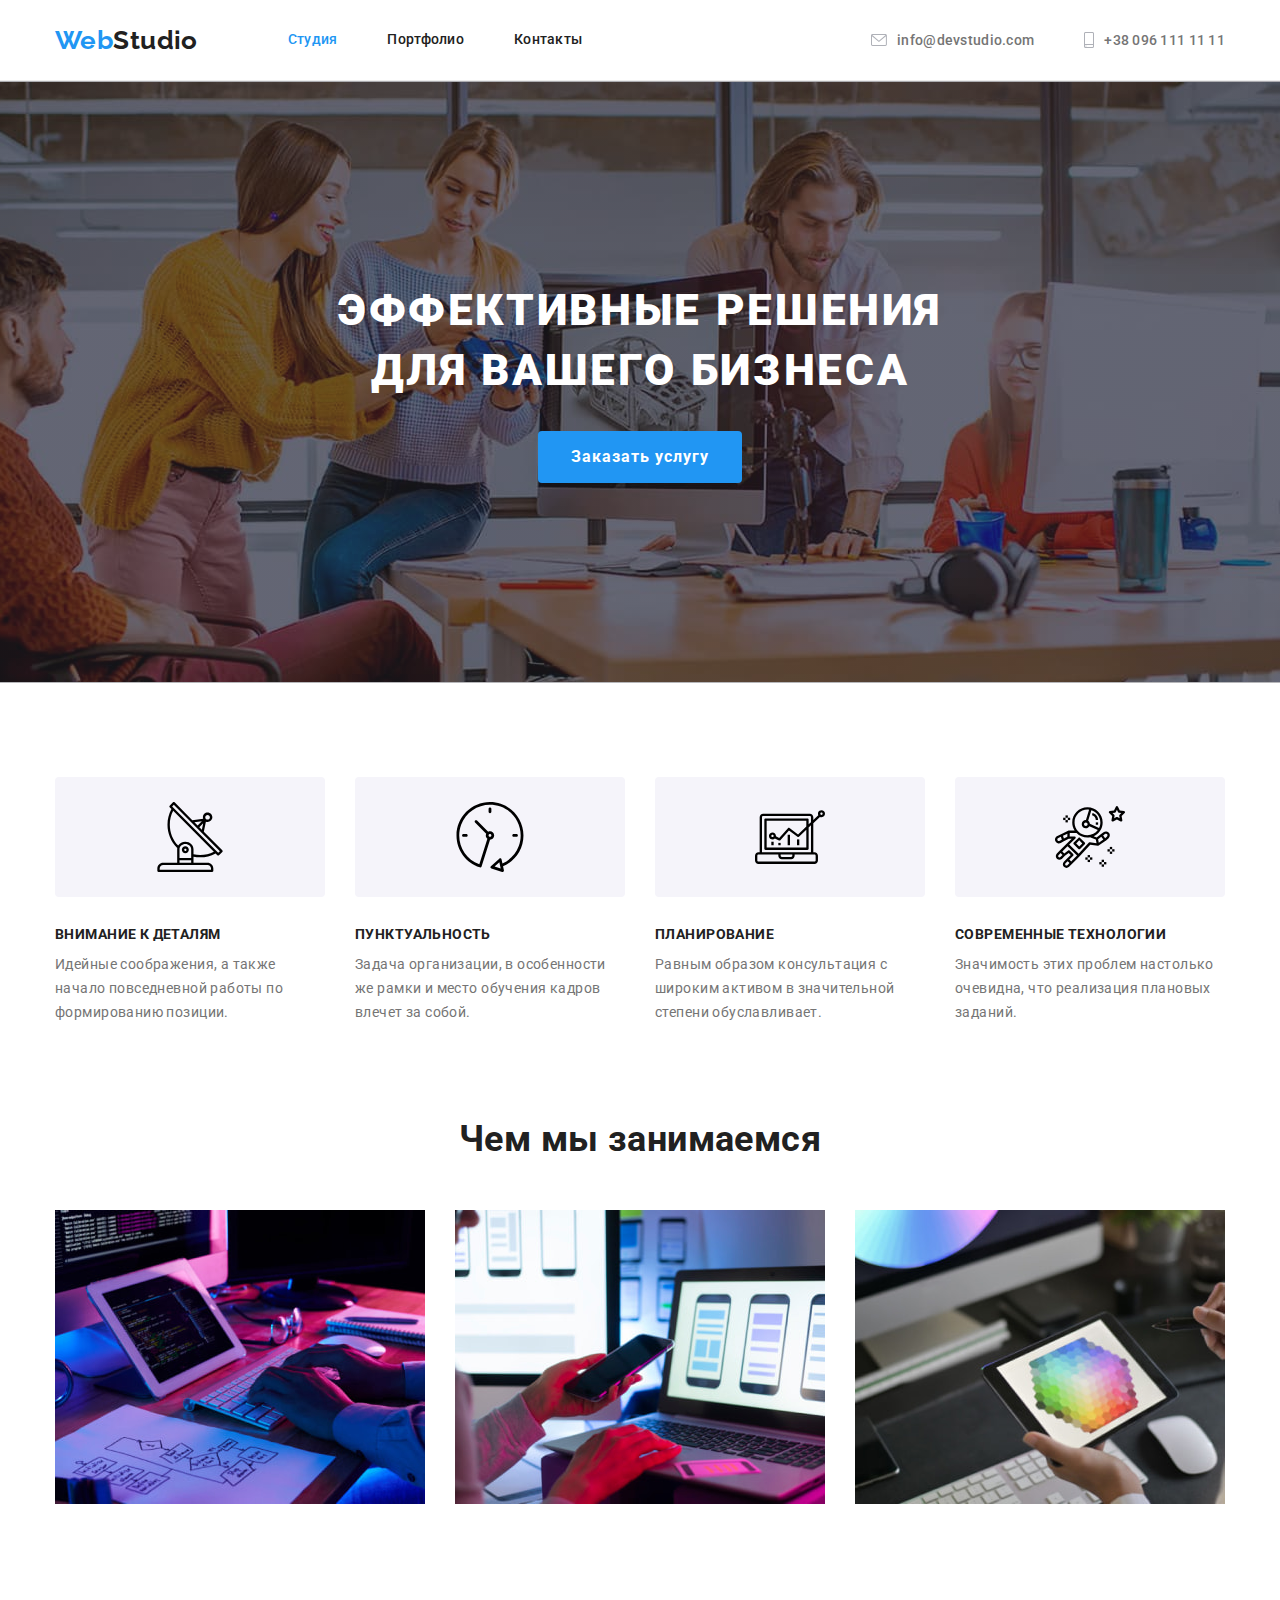
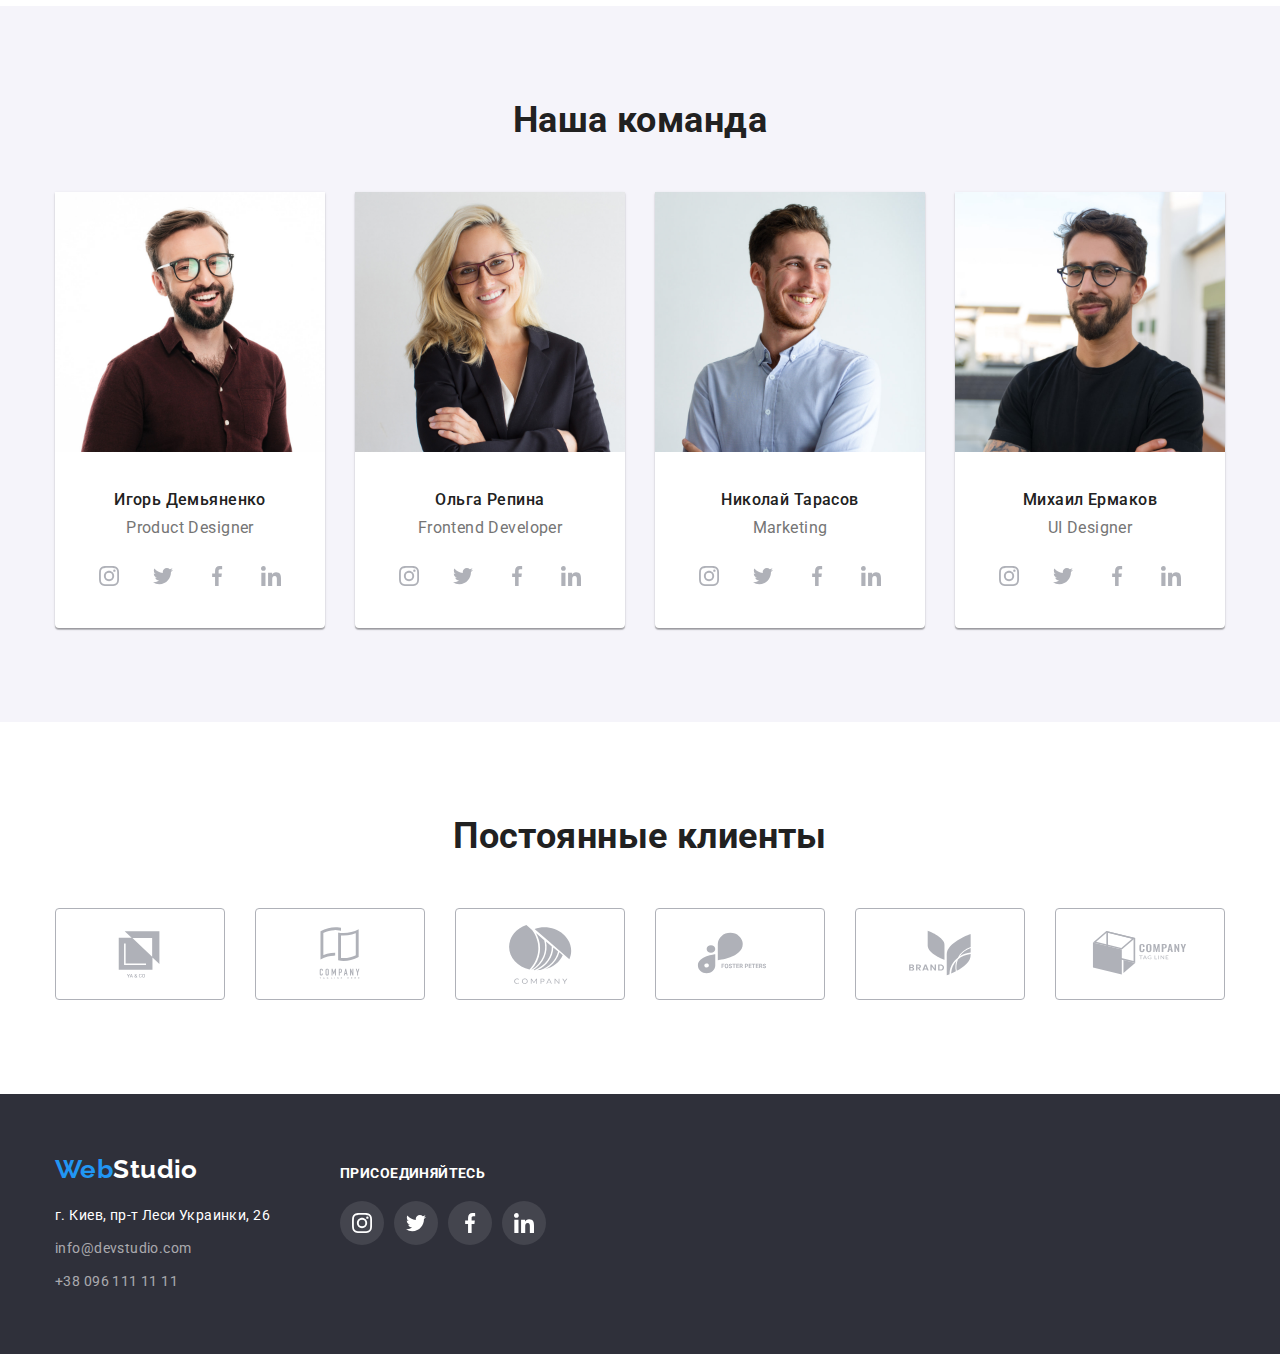
==== index.html @ 048f21f3 "Initial commit" ====
<!DOCTYPE html>
<html lang="ru">
  <head>
    <meta charset="UTF-8" />
    <meta http-equiv="X-UA-Compatible" content="IE=edge" />
    <meta name="viewport" content="width=device-width, initial-scale=1.0" />
    <title lang="en">WebStudio</title>

    <link rel="preconnect" href="https://fonts.googleapis.com" />
    <link rel="preconnect" href="https://fonts.gstatic.com" crossorigin />
    <link
      href="https://fonts.googleapis.com/css2?family=Oleo+Script&family=Raleway:wght@700&family=Roboto:wght@400;500;700;900&display=swap"
      rel="stylesheet"
    />
    <link
      rel="stylesheet"
      href="https://cdnjs.cloudflare.com/ajax/libs/modern-normalize/1.0.0/modern-normalize.min.css"
    />
    <link rel="stylesheet" href="./css/styles.css" />
  </head>
  <body class="page">
    <!----------------------------navigation---------------------------->
    <header class="header">
      <div class="container heder-container">
        <nav class="main-nav">
          <a class="logo" href="./index.html"> Web<span class="logo-nav">Studio</span></a>
          <ul class="site-nav">
            <li class="item">
              <a class="link current" href="./index.html">Студия</a>
            </li>
            <li class="item">
              <a class="link" href="./portfolio.html">Портфолио</a>
            </li>
            <li class="item">
              <a class="link" href="">Контакты</a>
            </li>
          </ul>
        </nav>

        <ul class="auth-nav">
          <li class="item">
            <a class="list" href="mailto:info@devstudio.com">
              <svg class="contact-icon" width="16" height="12">
                <use href="./images/sprite.svg#envelope"></use></svg
              >info@devstudio.com</a
            >
          </li>
          <li class="item">
            <a class="list" href="tel:380961111111">
              <svg class="contact-icon" width="10" height="16">
                <use href="./images/sprite.svg#smartphone"></use></svg
              >+38 096 111 11 11</a
            >
          </li>
        </ul>
      </div>
    </header>

    <main>
      <!--------------------------------hero---------------------------->
      <section class="hero">
        <h1 class="hero-title">Эффективные решения для вашего бизнеса</h1>
        <button class="button-primary" type="button">Заказать услугу</button>
      </section>
      <!------------------------------ особенности ---------------->
      <section class="section-specifics">
        <div class="container">
          <h2 class="visually-hidden">наши особенности</h2>
          <ul class="section-list">
            <li>
              <div class="specifics-card">
                <svg class="specifics-img" width="70" height="70">
                  <use href="./images/sprite.svg#antenna"></use>
                </svg>
              </div>
              <h3 class="section-title">Внимание к деталям</h3>
              <p class="text">
                Идейные соображения, а также начало повседневной работы по формированию позиции.
              </p>
            </li>
            <li>
              <div class="specifics-card">
                <svg class="specifics-img" width="70" height="70">
                  <use href="./images/sprite.svg#clock"></use>
                </svg>
              </div>
              <h3 class="section-title">Пунктуальность</h3>
              <p class="text">
                Задача организации, в особенности же рамки и место обучения кадров влечет за собой.
              </p>
            </li>
            <li>
              <div class="specifics-card">
                <svg class="specifics-img" width="70" height="70">
                  <use href="./images/sprite.svg#diagram"></use>
                </svg>
              </div>
              <h3 class="section-title">Планирование</h3>
              <p class="text">
                Равным образом консультация с широким активом в значительной степени обуславливает.
              </p>
            </li>
            <li>
              <div class="specifics-card">
                <svg class="specifics-img" width="70" height="70">
                  <use href="./images/sprite.svg#astronaut"></use>
                </svg>
              </div>
              <h3 class="section-title">Современные технологии</h3>
              <p class="text">
                Значимость этих проблем настолько очевидна, что реализация плановых заданий.
              </p>
            </li>
          </ul>
        </div>
      </section>
      <!---------------------------section "чим займаємось"---------------->
      <section class="section">
        <div class="container">
          <h2 class="title">Чем мы занимаемся</h2>

          <ul class="item">
            <li class="img">
              <img
                src="./images/what-are-we-doing/box-1.jpg"
                alt="внимательная работа"
                width="370"
                height="294"
              />
            </li>
            <li class="img">
              <img
                src="./images/what-are-we-doing/box-2.jpg"
                alt="планирование"
                width="370"
                height="294"
              />
            </li>
            <li class="img">
              <img
                src="./images/what-are-we-doing/box-3.jpg"
                alt="Современные технологии"
                width="370"
                height="294"
              />
            </li>
          </ul>
        </div>
      </section>
      <!-------------------------------section team--------------------------->
      <section class="section-team">
        <div class="container">
          <h2 class="title">Наша команда</h2>
          <ul class="team-list">
            <li class="team-item">
              <img
                class="img"
                src="./images/team/product-designer.jpg"
                alt="дизайнер продукта"
                width="270"
                height="260"
              />
              <div class="team-text">
                <h3 class="team">Игорь Демьяненко</h3>
                <p class="text" lang="en">Product Designer</p>
                <ul class="socials-list">
                  <li class="socials-item">
                    <a
                      class="socials-link"
                      href=""
                      target="_blank"
                      rel="noopener noreferrer"
                      aria-label="иконка instagram"
                    >
                      <svg class="socials-icon" width="20" height="20">
                        <use href="./images/sprite.svg#instagram"></use>
                      </svg>
                    </a>
                  </li>
                  <li class="socials-item">
                    <a
                      class="socials-link"
                      href=""
                      rel="noopener noreferrer"
                      aria-label="иконка twitter"
                    >
                      <svg class="socials-icon" width="20" height="20">
                        <use href="./images/sprite.svg#twitter"></use>
                      </svg>
                    </a>
                  </li>
                  <li class="socials-item">
                    <a
                      class="socials-link"
                      href=""
                      rel="noopener noreferrer"
                      aria-label="иконка facebook"
                    >
                      <svg class="socials-icon" width="20" height="20">
                        <use href="./images/sprite.svg#facebook"></use>
                      </svg>
                    </a>
                  </li>
                  <li class="socials-item">
                    <a
                      class="socials-link"
                      href=""
                      rel="noopener noreferrer"
                      aria-label="иконка linkedin"
                    >
                      <svg class="socials-icon" width="20" height="20">
                        <use href="./images/sprite.svg#linkedin"></use>
                      </svg>
                    </a>
                  </li>
                </ul>
              </div>
            </li>
            <li class="team-item">
              <img
                class="img"
                src="./images/team/frontend-developer.jpg"
                alt="фронтенд-разработчик"
                width="270"
                height="260"
              />
              <div class="team-text">
                <h3 class="team">Ольга Репина</h3>
                <p class="text" lang="en">Frontend Developer</p>
                <ul class="socials-list">
                  <li class="socials-item">
                    <a
                      class="socials-link"
                      href=""
                      target="_blank"
                      rel="noopener noreferrer"
                      aria-label="иконка instagram"
                    >
                      <svg class="socials-icon" width="20" height="20">
                        <use href="./images/sprite.svg#instagram"></use>
                      </svg>
                    </a>
                  </li>
                  <li class="socials-item">
                    <a
                      class="socials-link"
                      href=""
                      rel="noopener noreferrer"
                      aria-label="иконка twitter"
                    >
                      <svg class="socials-icon" width="20" height="20">
                        <use href="./images/sprite.svg#twitter"></use>
                      </svg>
                    </a>
                  </li>
                  <li class="socials-item">
                    <a
                      class="socials-link"
                      href=""
                      rel="noopener noreferrer"
                      aria-label="иконка facebook"
                    >
                      <svg class="socials-icon" width="20" height="20">
                        <use href="./images/sprite.svg#facebook"></use>
                      </svg>
                    </a>
                  </li>
                  <li class="socials-item">
                    <a
                      class="socials-link"
                      href=""
                      rel="noopener noreferrer"
                      aria-label="иконка linkedin"
                    >
                      <svg class="socials-icon" width="20" height="20">
                        <use href="./images/sprite.svg#linkedin"></use>
                      </svg>
                    </a>
                  </li>
                </ul>
              </div>
            </li>
            <li class="team-item">
              <img
                class="img"
                src="./images/team/marketing.jpg"
                alt="маркетолог"
                width="270"
                height="260"
              />
              <div class="team-text">
                <h3 class="team">Николай Тарасов</h3>
                <p class="text" lang="en">Marketing</p>
                <ul class="socials-list">
                  <li class="socials-item">
                    <a
                      class="socials-link"
                      href=""
                      target="_blank"
                      rel="noopener noreferrer"
                      aria-label="иконка instagram"
                    >
                      <svg class="socials-icon" width="20" height="20">
                        <use href="./images/sprite.svg#instagram"></use>
                      </svg>
                    </a>
                  </li>
                  <li class="socials-item">
                    <a
                      class="socials-link"
                      href=""
                      rel="noopener noreferrer"
                      aria-label="иконка twitter"
                    >
                      <svg class="socials-icon" width="20" height="20">
                        <use href="./images/sprite.svg#twitter"></use>
                      </svg>
                    </a>
                  </li>
                  <li class="socials-item">
                    <a
                      class="socials-link"
                      href=""
                      rel="noopener noreferrer"
                      aria-label="иконка facebook"
                    >
                      <svg class="socials-icon" width="20" height="20">
                        <use href="./images/sprite.svg#facebook"></use>
                      </svg>
                    </a>
                  </li>
                  <li class="socials-item">
                    <a
                      class="socials-link"
                      href=""
                      rel="noopener noreferrer"
                      aria-label="иконка linkedin"
                    >
                      <svg class="socials-icon" width="20" height="20">
                        <use href="./images/sprite.svg#linkedin"></use>
                      </svg>
                    </a>
                  </li>
                </ul>
              </div>
            </li>
            <li class="team-item">
              <img
                class="img"
                src="./images/team/ul-designer.jpg"
                alt="дизайнер"
                width="270"
                height="260"
              />
              <div class="team-text">
                <h3 class="team">Михаил Ермаков</h3>
                <p class="text" lang="en">UI Designer</p>
                <ul class="socials-list">
                  <li class="socials-item">
                    <a
                      class="socials-link"
                      href=""
                      target="_blank"
                      rel="noopener noreferrer"
                      aria-label="иконка instagram"
                    >
                      <svg class="socials-icon" width="20" height="20">
                        <use href="./images/sprite.svg#instagram"></use>
                      </svg>
                    </a>
                  </li>
                  <li class="socials-item">
                    <a
                      class="socials-link"
                      href=""
                      rel="noopener noreferrer"
                      aria-label="иконка twitter"
                    >
                      <svg class="socials-icon" width="20" height="20">
                        <use href="./images/sprite.svg#twitter"></use>
                      </svg>
                    </a>
                  </li>
                  <li class="socials-item">
                    <a
                      class="socials-link"
                      href=""
                      rel="noopener noreferrer"
                      aria-label="иконка facebook"
                    >
                      <svg class="socials-icon" width="20" height="20">
                        <use href="./images/sprite.svg#facebook"></use>
                      </svg>
                    </a>
                  </li>
                  <li class="socials-item">
                    <a
                      class="socials-link"
                      href=""
                      rel="noopener noreferrer"
                      aria-label="иконка linkedin"
                    >
                      <svg class="socials-icon" width="20" height="20">
                        <use href="./images/sprite.svg#linkedin"></use>
                      </svg>
                    </a>
                  </li>
                </ul>
              </div>
            </li>
          </ul>
        </div>
      </section>
      <!------------------------- Постінй КЛІЄНТИ --------------->
      <section class="section-partners">
        <div class="container">
          <p class="title">Постоянные клиенты</p>

          <ul class="list company">
            <li class="partners">
              <a
                class="company-link"
                href=""
                target="_blank"
                rel="noopener noreferrer"
                aria-label="иконка YA & CO"
              >
                <svg class="socials-icon" width="106" height="60">
                  <use href="./images/sprite.svg#ya-co"></use>
                </svg>
              </a>
            </li>
            <li class="partners">
              <a
                class="company-link"
                href=""
                target="_blank"
                rel="noopener noreferrer"
                aria-label="иконка companu"
              >
                <svg class="socials-icon" width="106" height="60">
                  <use href="./images/sprite.svg#company"></use>
                </svg>
              </a>
            </li>
            <li class="partners">
              <a
                class="company-link"
                href=""
                target="_blank"
                rel="noopener noreferrer"
                aria-label="иконка foster-peters"
              >
                <svg class="socials-icon" width="106" height="60">
                  <use href="./images/sprite.svg#group"></use>
                </svg>
              </a>
            </li>
            <li class="partners">
              <a
                class="company-link"
                href=""
                target="_blank"
                rel="noopener noreferrer"
                aria-label="иконка brand"
              >
                <svg class="socials-icon" width="106" height="60">
                  <use href="./images/sprite.svg#foster-peters"></use>
                </svg>
              </a>
            </li>
            <li class="partners">
              <a
                class="company-link"
                href=""
                target="_blank"
                rel="noopener noreferrer"
                aria-label="иконка company-tag-line"
              >
                <svg class="socials-icon" width="106" height="60">
                  <use href="./images/sprite.svg#brand"></use>
                </svg>
              </a>
            </li>
            <li class="partners">
              <a
                class="company-link"
                href=""
                target="_blank"
                rel="noopener noreferrer"
                aria-label="иконка instagram"
              >
                <svg class="socials-icon" width="106" height="60">
                  <use href="./images/sprite.svg#company-tag-line"></use>
                </svg>
              </a>
            </li>
          </ul>
        </div>
      </section>
    </main>
    <!-----------------------------------footer--------------------------->
    <footer class="footer">
      <div class="container footer-container">
        <div>
          <a class="logo" href="./index.html"> Web<span class="logo-footer">Studio</span></a>
          <address>г. Киев, пр-т Леси Украинки, 26</address>
          <ul class="list-footer">
            <li><a class="list" href="mailto:info@devstudio.com">info@devstudio.com</a></li>
            <li><a class="list" href="tel:380961111111">+38 096 111 11 11</a></li>
          </ul>
        </div>

        <div class="conect">
          <p class="footer-text">присоединяйтесь</p>
          <ul class="footer-socials list">
            <li class="socials">
              <a
                class="footer-link"
                href=""
                target="_blank"
                rel="noopener noreferrer"
                aria-label="иконка instagram"
              >
                <svg class="socials-icon" width="20" height="20">
                  <use href="./images/sprite.svg#instagram"></use>
                </svg>
              </a>
            </li>
            <li class="socials">
              <a
                class="footer-link"
                href=""
                target="_blank"
                rel="noopener noreferrer"
                aria-label="иконка twitter"
              >
                <svg class="socials-icon" width="20" height="20">
                  <use href="./images/sprite.svg#twitter"></use>
                </svg>
              </a>
            </li>
            <li class="socials">
              <a
                class="footer-link"
                href=""
                target="_blank"
                rel="noopener noreferrer"
                aria-label="иконка facebook"
              >
                <svg class="socials-icon" width="20" height="20">
                  <use href="./images/sprite.svg#facebook"></use>
                </svg>
              </a>
            </li>
            <li class="socials">
              <a
                class="footer-link"
                href=""
                target="_blank"
                rel="noopener noreferrer"
                aria-label="иконка linkedin"
              >
                <svg class="socials-icon" width="20" height="20">
                  <use href="./images/sprite.svg#linkedin"></use>
                </svg>
              </a>
            </li>
          </ul>
        </div>
      </div>
    </footer>
  </body>
</html>
---- css/styles.css ----
:root {
  --primary-text-calor: #757575;
  --title-text-calor: #212121;
  --accent-color: #2196f3;
  --primary-white-color: #ffffff;
  --color-bg-hero: #2f303a;
  --icon: #afb1b8;
  --icon-last: #ffffff;
}

body {
  font-family: Roboto, serif;
  background-color: var(--primary-white-color);
  color: var(--primary-text-calor);
  font-size: 14px;
  line-height: 1.71;
  /* or 24px */
  letter-spacing: 0.03em;
}

.container {
  width: 1200px;
  padding-left: 15px;
  padding-right: 15px;
  margin-left: auto;
  margin-right: auto;
}
h1,
h2,
h3,
h4,
h5,
h6,
p {
  margin-top: 0px;
  margin-bottom: 0px;
}
.visually-hidden {
  position: absolute;
  width: 1px;
  height: 1px;
  margin: -1px;
  border: 0;
  padding: 0;

  white-space: nowrap;
  clip-path: inset(100%);
  clip: rect(0 0 0 0);
  overflow: hidden;
}
button {
  font-family: inherit;
  font-weight: 500;
  font-size: 16px;
  line-height: 1.62;
  text-align: center;
  letter-spacing: 0.03em;
  color: var(--title-text-calor);
}

.section {
  margin-left: auto;
  margin-right: auto;
  padding-top: 94px;
  padding-bottom: 94px;
}
.title {
  color: var(--title-text-calor);
}

.link {
  color: var(--title-text-calor);
  text-decoration: none;
  list-style: none;
}
.link:hover,
.link:focus {
  color: var(--accent-color);
}

/*------------------------------------logo-----------------------------*/
.header {
  max-width: 1600px;
  margin-left: auto;
  margin-right: auto;
  border-bottom: 1px solid#ECECEC;
}
.heder-container {
  display: flex;
  align-items: center;
}
.main-nav {
  display: flex;
  align-items: center;
}
.logo {
  margin-right: 90px;

  color: var(--accent-color);
  font-family: 'Raleway';
  font-weight: 700;
  font-size: 26px;
  line-height: 1.19;
  text-decoration: none;
}
.logo-nav {
  color: var(--title-text-calor);
}
/*------------------------------site-nav list--------------------------*/

.site-nav,
.auth-nav {
  display: flex;
  padding-left: 0px;
  margin-top: 0px;
  margin-bottom: 0px;
  list-style: none;
}

.site-nav .item + .item {
  margin-left: 50px;
}
.site-nav .link {
  display: block;
  padding-top: 32px;
  padding-bottom: 32px;
}
.auth-nav {
  margin-left: auto;
}
.auth-nav .list {
  display: block;
  padding-top: 32px;
  padding-bottom: 32px;
}

.auth-nav .item + .item {
  margin-left: 50px;
}

.site-nav .link.current {
  color: var(--accent-color);
}

.site-nav,
.link {
  font-weight: 500;
  font-size: 14px;
  line-height: 1.14;
  letter-spacing: 0.02em;
}
/*------------------------------auth-nav list------------------------*/

.auth-nav .list {
  display: flex;
  align-items: center;
  margin-top: 0px;
  margin-bottom: 0px;

  align-items: center;
  font-weight: 500;
  line-height: 16px;
  letter-spacing: 0.02em;
  color: var(--primary-text-calor);
}

.list:hover,
.list:focus {
  color: var(--accent-color);
}

.list:hover .contact-icon,
.list:focus .contact-icon {
  fill: var(--accent-color);
}

.contact-heder {
  display: flex;
  align-items: center;
}
.contact-heder:hover,
.contact-heder:focus {
  fill: var(--accent-color);
}

.contact-icon {
  fill: var(--icon);
  margin-right: 10px;
}

/*-----------------------------------"hero"----------------------------*/
.hero {
  max-width: 1600px;
  background-image: linear-gradient(rgba(47, 48, 58, 0.4), rgba(47, 48, 58, 0.4)),
    url(../images/hero-fon.jpg);
  background-repeat: no-repeat;

  background-position: center;
  margin-left: auto;
  margin-right: auto;

  /* background-color: var(--color-bg-hero); */
  padding-top: 200px;
  padding-bottom: 200px;
  text-align: center;
}

.hero-title {
  margin-left: auto;
  margin-right: auto;
  width: 700px;
  margin-bottom: 30px;

  color: var(--primary-white-color);
  font-weight: 900;
  font-size: 44px;
  line-height: 1.36;
  letter-spacing: 0.06em;
  text-transform: uppercase;
}

.button-primary {
  border: 1px solid transparent;
  border-radius: 4px;
  padding: 10px 32px;
  display: inline-block;
  min-width: 200px;

  font-style: 400;
  font-weight: 700;
  line-height: 1.88;
  letter-spacing: 0.06em;
  cursor: pointer;

  background-color: var(--accent-color);
  color: var(--primary-white-color);
}

/* ---------------------------------saction "особенности"------------------------ */

.section-partners {
  max-width: 1600px;
  margin-left: auto;
  margin-right: auto;
  padding-top: 94px;
  padding-bottom: 94px;
}
.specifics-card {
  display: flex;
  justify-content: center;
  align-items: center;
  height: 120px;
  background-color: #f5f4fa;
  border-radius: 4px;
  margin-bottom: 30px;
}

.specifics-list:not(:last-child) {
  margin-right: 30px;
}

/*--------------------------------------- ICON up--------------------------- */

.section-specifics {
  padding-top: 94px;
}
.section-list {
  display: flex;
  padding-left: 0px;
  padding-right: 0px;

  list-style: none;
  margin-top: 0px;
  margin-bottom: 0px;
}
.section-list li {
  width: 270px;
}

.section-list li + li {
  margin-left: 30px;
}
.section-title {
  margin-bottom: 10px;

  color: var(--title-text-calor);
  font-weight: 700;
  font-size: 14px;
  line-height: 1.14;
  text-transform: uppercase;
}
/*----------------------------section "чим займаємось"--------------------*/
.section > .section-title {
  font-weight: 700;
  font-size: 36px;
  line-height: 1.16;
  text-align: center;
}
.section .item {
  justify-content: center;
  display: flex;
  list-style: none;
  margin-top: 0px;
  margin-bottom: 0px;
  padding-left: 0px;
}
.item .img + .img {
  margin-left: 30px;
}

/*-------------------------------section "team"------------------------ */

.section-team {
  max-width: 1600px;
  margin-left: auto;
  margin-right: auto;
  padding-top: 94px;
  padding-bottom: 94px;
  background-color: #f5f4fa;
}

.title {
  margin-bottom: 50px;

  font-weight: 700;
  font-size: 36px;
  line-height: 1.16;
  text-align: center;
}
.team-list {
  display: flex;
  list-style: none;
  margin-top: 0px;
  margin-bottom: 0px;
  padding-left: 0px;
}

.team-list .team-item {
  width: 270px;
  background: var(--primary-white-color);

  box-shadow: 0px 1px 3px rgba(0, 0, 0, 0.12), 0px 1px 1px rgba(0, 0, 0, 0.14),
    0px 2px 1px rgba(0, 0, 0, 0.2);
  border-radius: 0px 0px 4px 4px;
}

.team-list .team-item + .team-item {
  margin-left: 30px;
}
.team-text {
  padding-top: 30px;
  padding-bottom: 30px;
}

.team {
  margin-bottom: 10px;
  color: var(--title-text-calor);
  font-weight: 500;
  font-size: 16px;
  line-height: 1.19;
  text-align: center;
}
.section-team .text {
  margin-bottom: 16px;

  font-size: 16px;
  line-height: 1.18;
  text-align: center;
}
/* ------------------------------ICON TEAM---------------------------------- */
.socials-list {
  padding: 0;
  display: flex;
  justify-content: center;
  align-items: center;
  list-style: none;
}
.socials-link {
  display: flex;
  justify-content: center;
  align-items: center;

  width: 44px;
  height: 44px;
  border-radius: 50%;
  background-color: var(--primary-white-color);
}
.socials-item:not(:last-child) {
  margin-right: 10px;
}

.socials-icon {
  fill: var(--icon);
}

.socials-link:hover .socials-icon,
.socials-link:focus .socials-icon {
  fill: var(--primary-white-color);
}

.socials-link:hover,
.socials-link:focus {
  background-color: var(--accent-color);
}

/*------------------------- ПОСТОЯННЫЕ КЛИЕНТЫ -------------------------*/
.section-partners {
  max-width: 1600px;
  margin-left: auto;
  margin-right: auto;
  padding-top: 94px;
  padding-bottom: 94px;
}

.list.company {
  display: flex;
  justify-content: center;
  align-items: center;
}

.partners:not(:last-child) {
  margin-right: 30px;
}

.company-link {
  display: flex;
  justify-content: center;
  align-items: center;

  width: 170px;
  height: 92px;
  border: 1px solid var(--icon);
  border-radius: 4px;
}

.company-link:hover .socials-icon,
.company-link:focus .socials-icon {
  fill: var(--accent-color);
}

.company-link:hover,
.company-link:focus {
  border: 1px solid var(--accent-color);
}

/*---------------------------------footer---------------------------------*/
.footer {
  max-width: 1600px;
  margin-left: auto;
  margin-right: auto;

  padding-top: 60px;
  padding-bottom: 60px;
  background-color: var(--color-bg-hero);
  color: var(--primary-white-color);
}

.footer .logo {
  display: block;
  margin-bottom: 20px;
  margin-right: 0px;
}

.logo-footer {
  margin-right: 0px;

  color: var(--primary-white-color);
}
address {
  font-style: normal;
  margin-bottom: 9px;
}

.list-footer,
.list {
  display: block;
  margin: 0px;
  padding: 0px;
  color: #ffffff99;
  list-style: none;
  text-decoration: none;
}
.list-footer li:not(:last-child) {
  margin-bottom: 9px;
}

.footer-text {
  display: block;
  font-weight: 700;
  font-size: 14px;
  line-height: 1.14;
  letter-spacing: 0.03em;
  text-transform: uppercase;
  color: var(--primary-white-color);
  margin-bottom: 20px;
}

.footer-container {
  display: flex;
  align-items: baseline;
}
.conect {
  margin-left: 70px;
}

/*------------------------------ ICON FOOTER -----------------------------*/

.footer-socials {
  display: flex;
}

.footer-link {
  display: flex;
  justify-content: center;
  align-items: center;

  width: 44px;
  height: 44px;
  border-radius: 50%;
  background-color: rgba(255, 255, 255, 0.1);
}

.footer-link:hover,
.footer-link:focus {
  background-color: var(--accent-color);
}

.footer .socials-icon {
  fill: var(--icon-last);
}
.socials:not(:last-child) {
  margin-right: 10px;
}

/* ---------------------------------------------------------------------- */
/*----------------------------------PORTFOLIO-----------------------------*/
.section {
  padding-top: 94px;
  padding-bottom: 94px;
}
/* -------------------------------buttoin filter---------------------------- */

.list.btn {
  justify-content: center;
  display: flex;
  padding: 0px;
  margin-top: 0px;
  margin-left: auto;
  margin-bottom: 50px;
  margin-right: auto;
}
.list.btn .btn + .btn {
  margin-left: 8px;
}
.button {
  padding: 6px 22px;
  border: none;
  border-radius: 4px;
  color: var(--title-text-calor);
  background-color: #f5f4fa;
  cursor: pointer;
}
.button:hover,
.button:focus {
  color: var(--primary-white-color);
  background-color: var(--accent-color);
  box-shadow: 0px 3px 1px rgba(0, 0, 0, 0.1), 0px 1px 2px rgba(0, 0, 0, 0.08),
    0px 2px 2px rgba(0, 0, 0, 0.12);
}
/*-------------------------------------cards-------------------------*/

.list-cards .title-portfolio {
  color: var(--title-text-calor);
  font-weight: 700;
  font-size: 18px;
  line-height: 2;
  letter-spacing: 0.06em;
  cursor: pointer;
}
.list-cards {
  display: flex;
  flex-wrap: wrap;
  padding-left: 0px;
  margin-top: 0px;
  margin-bottom: 0px;
  list-style: none;
}
.list-cards div {
  border-right: 1px solid#EEEEEE;
  border-bottom: 1px solid#EEEEEE;
  border-left: 1px solid#EEEEEE;
  padding: 20px 24px;
}
.list-cards img {
  display: block;
}

.list-cards .item-card {
  width: 370px;
  margin-right: 30px;
  margin-bottom: 30px;
}

.img-link {
  display: block;
}

.img-link:hover,
.img-link:focus {
  box-shadow: 0px 1px 1px rgba(0, 0, 0, 0.12), 0px 4px 4px rgba(0, 0, 0, 0.06),
    1px 4px 6px rgba(0, 0, 0, 0.16);
  cursor: pointer;
}

.item-card:nth-child(3n) {
  margin-right: 0px;
}

.item-card:nth-last-child(-n + 3) {
  margin-bottom: 0px;
}
.title-portfolio {
  margin-bottom: 4px;
}

.text-portfolio {
  color: var(--primary-text-calor);
}
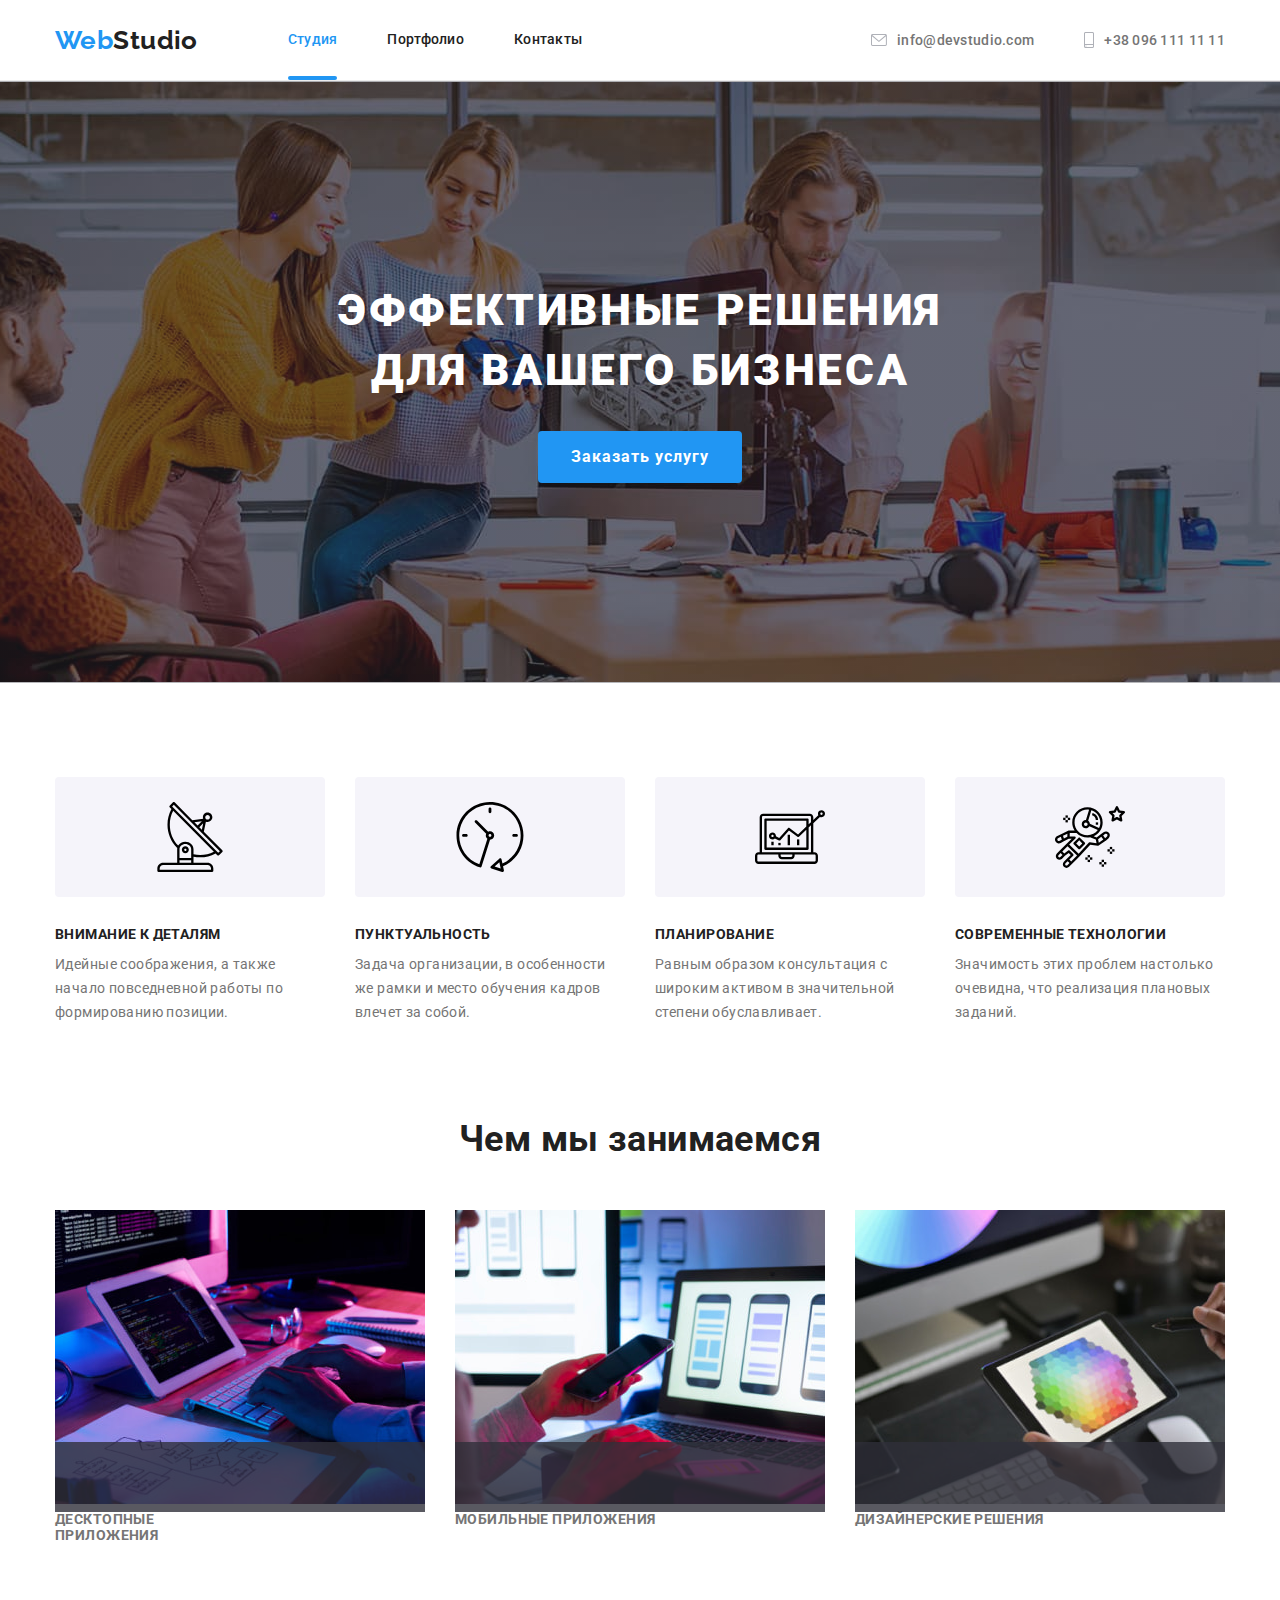
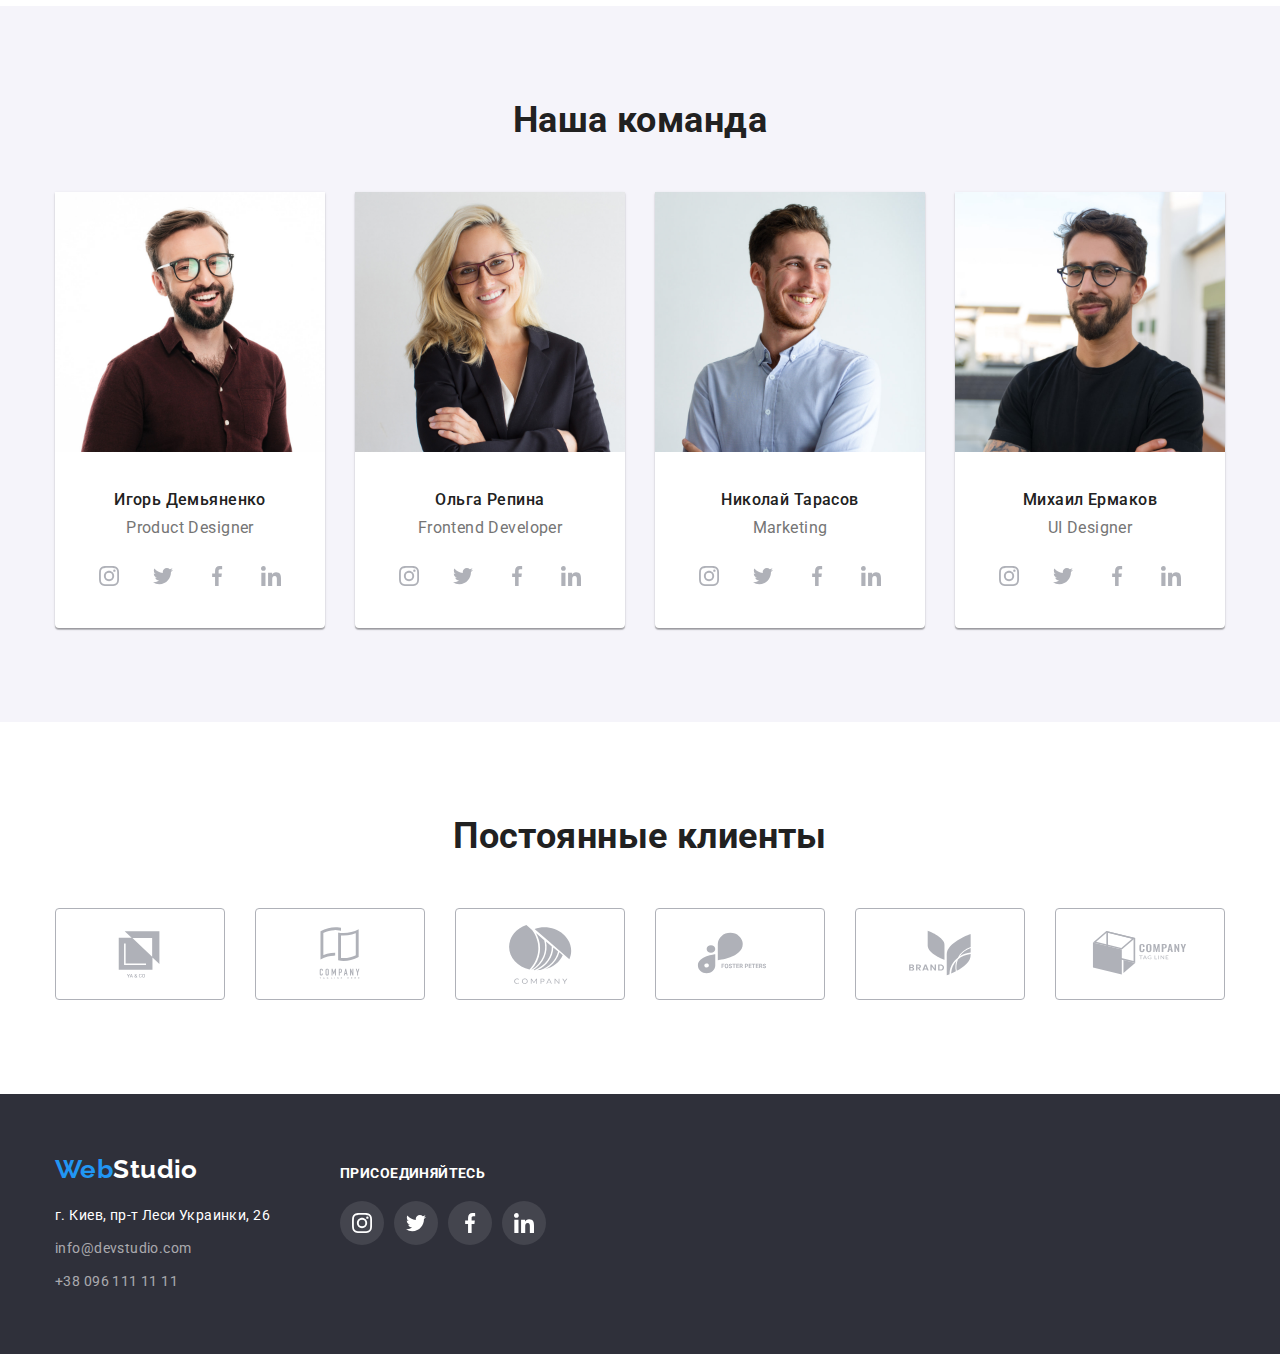
==== commit 3aef54b8: "add js" ====
--- a/index.html
+++ b/index.html
@@ -60,7 +60,17 @@
       <!--------------------------------hero---------------------------->
       <section class="hero">
         <h1 class="hero-title">Эффективные решения для вашего бизнеса</h1>
-        <button class="button-primary" type="button">Заказать услугу</button>
+        <button class="button-primary" type="button" data-modal-open>Заказать услугу</button>
+        <div class="backdrop is-hidden" data-modal>
+          <div class="modal-wraper">
+            <button class="modal-btn" data-modal-close>
+              <svg class="modal-icon" width="18" height="18">
+                <use href="./images/sprite.svg#modal-icon"></use>
+              </svg>
+            </button>
+            <!-- <form class="modal-form" action=""></form> -->
+          </div>
+        </div>
       </section>
       <!------------------------------ особенности ---------------->
       <section class="section-specifics">
@@ -116,17 +126,19 @@
       </section>
       <!---------------------------section "чим займаємось"---------------->
       <section class="section">
-        <div class="container">
+        <div class="container gallery">
           <h2 class="title">Чем мы занимаемся</h2>
 
           <ul class="item">
             <li class="img">
               <img
+                class="gallery-item"
                 src="./images/what-are-we-doing/box-1.jpg"
                 alt="внимательная работа"
                 width="370"
                 height="294"
               />
+              <p class="text">Десктопные приложения</p>
             </li>
             <li class="img">
               <img
@@ -135,6 +147,7 @@
                 width="370"
                 height="294"
               />
+              <p class="text">Мобильные приложения</p>
             </li>
             <li class="img">
               <img
@@ -143,6 +156,7 @@
                 width="370"
                 height="294"
               />
+              <p class="text">Дизайнерские решения</p>
             </li>
           </ul>
         </div>
@@ -570,5 +584,7 @@
         </div>
       </div>
     </footer>
+
+    <script src="./js/modal.js"></script>
   </body>
 </html>
--- a/css/styles.css
+++ b/css/styles.css
@@ -93,6 +93,23 @@
   display: flex;
   align-items: center;
 }
+
+.link.current {
+  position: relative;
+}
+
+.link.current::after {
+  position: absolute;
+  bottom: 0px;
+  left: 0px;
+  content: '';
+  display: block;
+  width: 100%;
+  height: 4px;
+  border-radius: 2px;
+  background-color: var(--accent-color);
+}
+
 .logo {
   margin-right: 90px;
 
@@ -236,6 +253,54 @@
   color: var(--primary-white-color);
 }
 
+/* -----------------------------------MODAL FORM-------------------------------- */
+.backdrop {
+  position: fixed;
+  top: 0;
+  left: 0;
+  width: 100%;
+  height: 100%;
+
+  background-color: rgba(0, 0, 0, 0.2);
+}
+
+.backdrop.is-hidden {
+  opacity: 0;
+  pointer-events: none;
+  visibility: hidden;
+}
+
+.modal-wraper {
+  position: absolute;
+  transform: translate(-50%, -50%);
+  top: 50%;
+  left: 50%;
+
+  background-color: var(--primary-white-color);
+  width: 528px;
+  height: 581px;
+  box-shadow: 0px 1px 3px rgba(0, 0, 0, 0.12), 0px 1px 1px rgba(0, 0, 0, 0.14),
+    0px 2px 1px rgba(0, 0, 0, 0.2);
+  border-radius: 4px;
+}
+
+.modal-btn {
+  display: flex;
+  justify-content: center;
+  align-items: center;
+  position: absolute;
+  top: 8px;
+  right: 8px;
+  width: 30px;
+  height: 30px;
+
+  border-radius: 50%;
+  cursor: pointer;
+  background-color: transparent;
+  border: 1px solid rgba(0, 0, 0, 0.1);
+  fill: #000000;
+}
+
 /* ---------------------------------saction "особенности"------------------------ */
 
 .section-partners {
@@ -306,6 +371,40 @@
 }
 .item .img + .img {
   margin-left: 30px;
+}
+
+.gallery .img {
+  position: relative;
+}
+
+.gallery .text {
+  display: block;
+  position: absolute;
+  bottom: 27;
+  left: 82;
+
+  width: 205px;
+  font-weight: 700;
+  font-size: 14px;
+  line-height: 1.14;
+  letter-spacing: 0.03em;
+  text-transform: uppercase;
+  clear: var(--primary-white-color);
+}
+
+.gallery .img::before {
+  position: absolute;
+  bottom: 0;
+  left: 0;
+
+  content: '';
+  display: block;
+
+  width: 100%;
+  height: 70px;
+  background-color: rgba(47, 48, 58, 0.8);
+  color: var(--primary-white-color);
+  z-index: 100;
 }
 
 /*-------------------------------section "team"------------------------ */
@@ -491,7 +590,6 @@
   line-height: 1.14;
   letter-spacing: 0.03em;
   text-transform: uppercase;
-  color: var(--primary-white-color);
   margin-bottom: 20px;
 }
 
@@ -603,6 +701,7 @@
 
 .img-link {
   display: block;
+  text-decoration: none;
 }
 
 .img-link:hover,
@@ -621,6 +720,7 @@
 }
 .title-portfolio {
   margin-bottom: 4px;
+  text-decoration: none;
 }
 
 .text-portfolio {
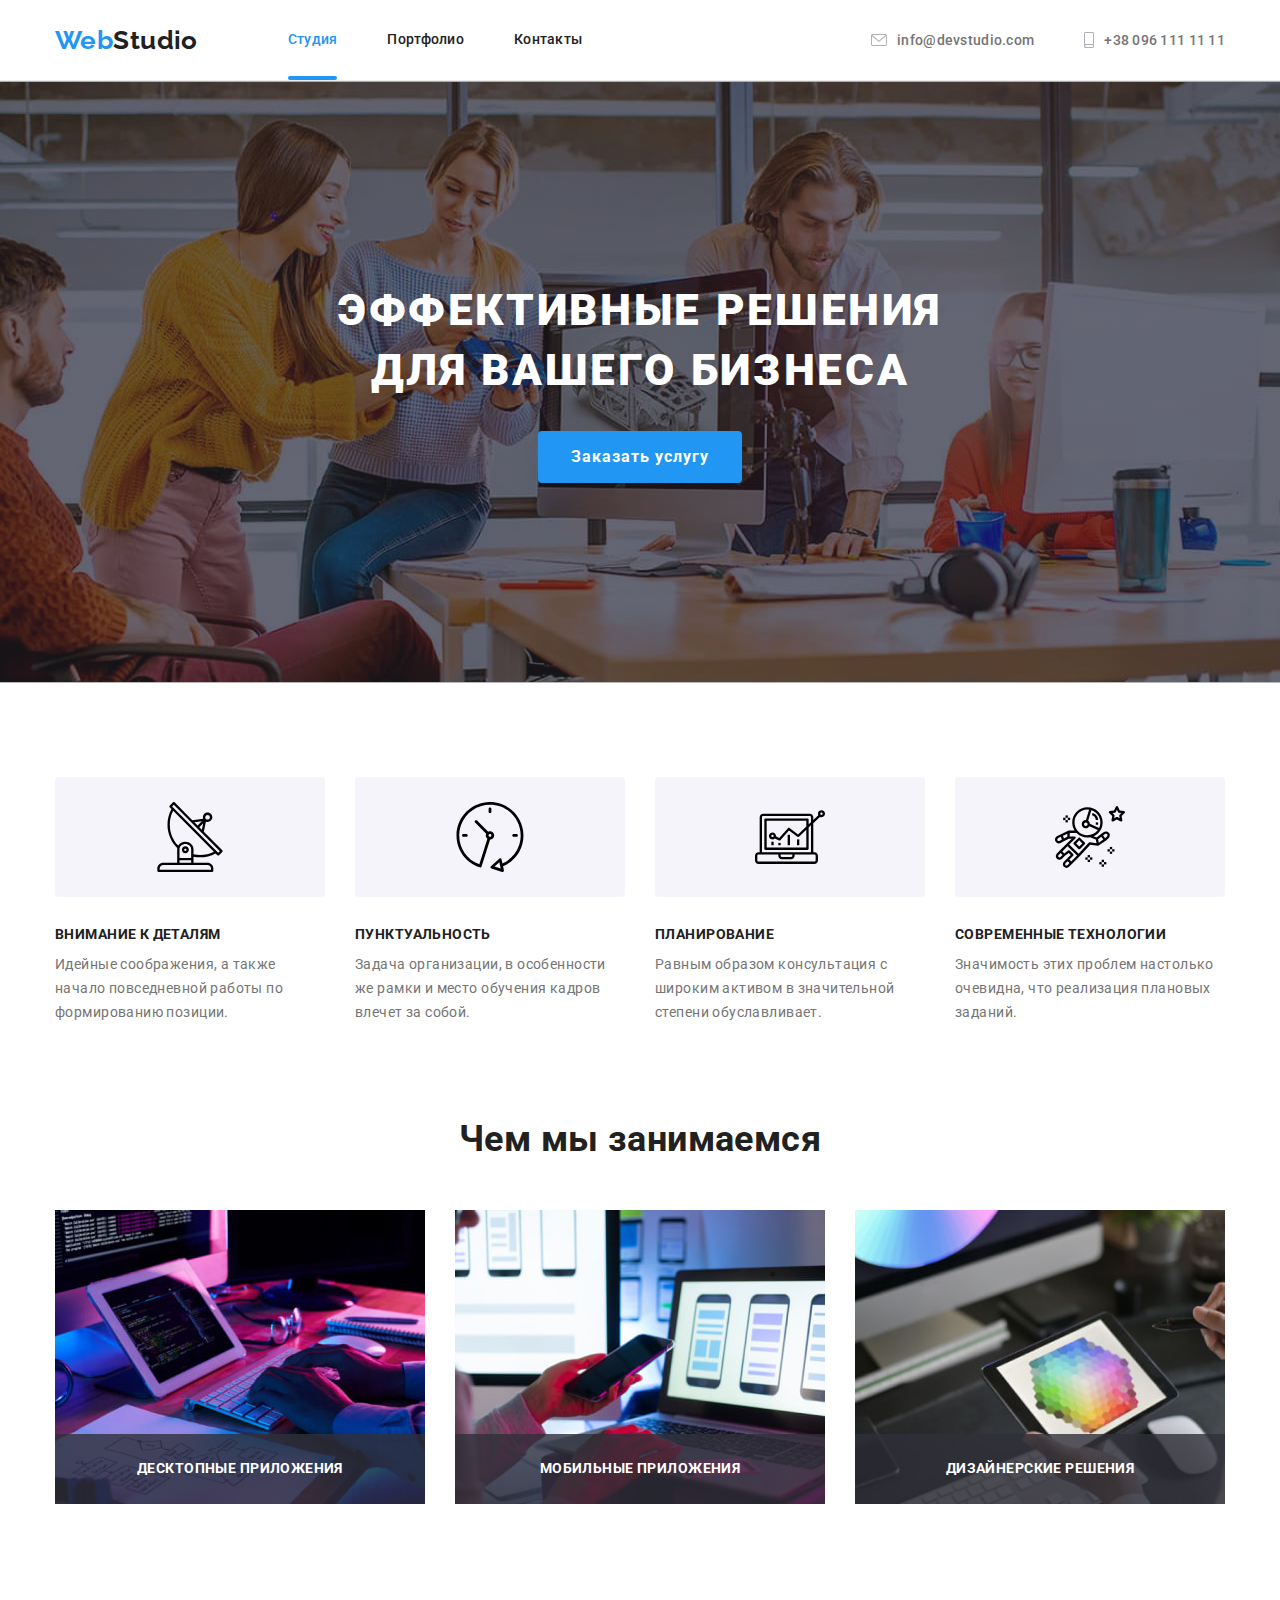
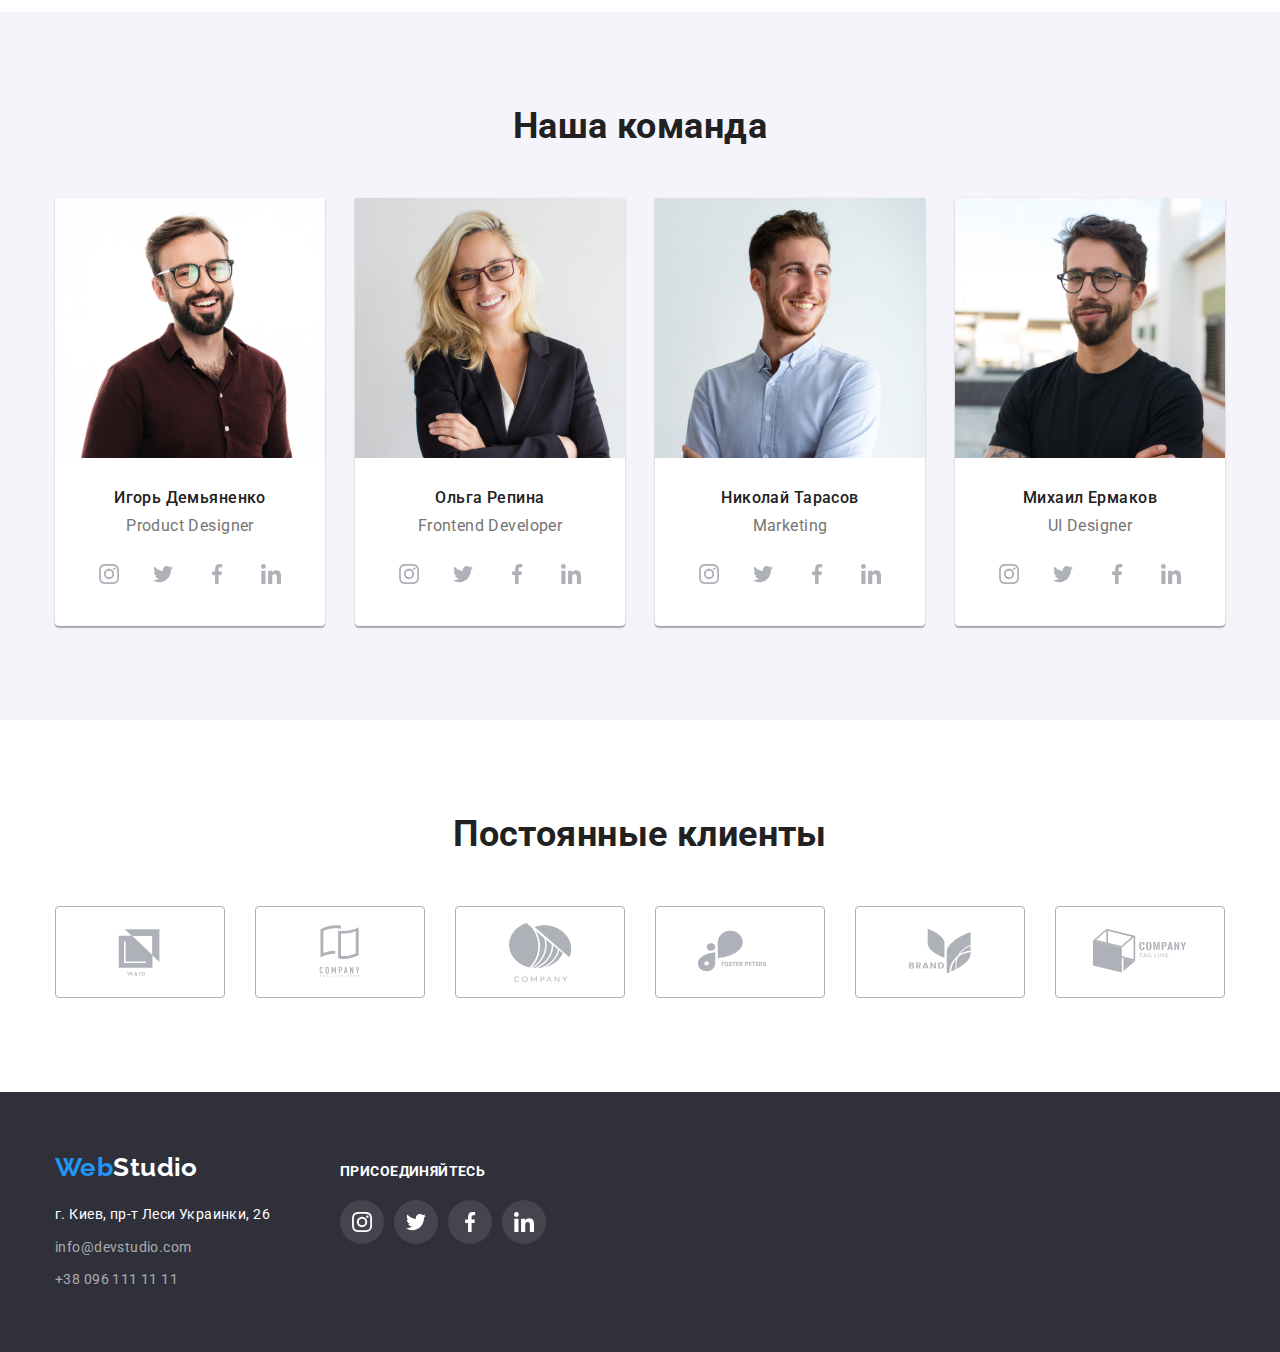
==== commit 27f096bb: "add-hw-5" ====
--- a/index.html
+++ b/index.html
@@ -126,37 +126,36 @@
       </section>
       <!---------------------------section "чим займаємось"---------------->
       <section class="section">
-        <div class="container gallery">
+        <div class="container">
           <h2 class="title">Чем мы занимаемся</h2>
 
-          <ul class="item">
-            <li class="img">
-              <img
-                class="gallery-item"
+          <ul class="item-gallery">
+            <li class="li-gallery">
+              <img
                 src="./images/what-are-we-doing/box-1.jpg"
                 alt="внимательная работа"
                 width="370"
                 height="294"
               />
-              <p class="text">Десктопные приложения</p>
-            </li>
-            <li class="img">
+              <p class="caption">Десктопные приложения</p>
+            </li>
+            <li class="li-gallery">
               <img
                 src="./images/what-are-we-doing/box-2.jpg"
                 alt="планирование"
                 width="370"
                 height="294"
               />
-              <p class="text">Мобильные приложения</p>
-            </li>
-            <li class="img">
+              <p class="caption">Мобильные приложения</p>
+            </li>
+            <li class="li-gallery">
               <img
                 src="./images/what-are-we-doing/box-3.jpg"
                 alt="Современные технологии"
                 width="370"
                 height="294"
               />
-              <p class="text">Дизайнерские решения</p>
+              <p class="caption">Дизайнерские решения</p>
             </li>
           </ul>
         </div>
--- a/css/styles.css
+++ b/css/styles.css
@@ -25,6 +25,7 @@
   margin-left: auto;
   margin-right: auto;
 }
+
 h1,
 h2,
 h3,
@@ -48,6 +49,10 @@
   clip: rect(0 0 0 0);
   overflow: hidden;
 }
+img {
+  display: block;
+  max-width: 100%;
+}
 button {
   font-family: inherit;
   font-weight: 500;
@@ -76,6 +81,8 @@
 .link:hover,
 .link:focus {
   color: var(--accent-color);
+
+  transition: color 250ms ease-out;
 }
 
 /*------------------------------------logo-----------------------------*/
@@ -184,11 +191,15 @@
 .list:hover,
 .list:focus {
   color: var(--accent-color);
+
+  transition: color 250ms ease-out;
 }
 
 .list:hover .contact-icon,
 .list:focus .contact-icon {
   fill: var(--accent-color);
+
+  transition: color 250ms;
 }
 
 .contact-heder {
@@ -251,6 +262,11 @@
 
   background-color: var(--accent-color);
   color: var(--primary-white-color);
+}
+
+.button-primary:hover,
+.button-primary:focus {
+  background-color: rgba(24, 140, 232, 100%);
 }
 
 /* -----------------------------------MODAL FORM-------------------------------- */
@@ -260,6 +276,7 @@
   left: 0;
   width: 100%;
   height: 100%;
+  z-index: 10;
 
   background-color: rgba(0, 0, 0, 0.2);
 }
@@ -301,6 +318,16 @@
   fill: #000000;
 }
 
+.backdrop.is-hidden .modal-wrapper {
+  transform: translate(-50%, -50%) scale(0.4);
+  opacity: 0;
+}
+
+.backdrop .modal-wrapper {
+  transform: translate(-50%, -50%) scale(1);
+  opacity: 1;
+}
+
 /* ---------------------------------saction "особенности"------------------------ */
 
 .section-partners {
@@ -355,56 +382,42 @@
   text-transform: uppercase;
 }
 /*----------------------------section "чим займаємось"--------------------*/
-.section > .section-title {
+.item-gallery {
+  display: flex;
+  justify-content: center;
+  list-style: none;
+  padding-left: 0px;
+}
+
+.item-gallery li:not(:last-child) {
+  margin-right: 30px;
+}
+
+.li-gallery {
+  position: relative;
+}
+
+.caption {
+  position: absolute;
+  left: 0;
+  bottom: 0;
+
+  display: flex;
+  align-items: center;
+  justify-content: center;
+
+  width: 100%;
+  height: 70px;
   font-weight: 700;
-  font-size: 36px;
-  line-height: 1.16;
-  text-align: center;
-}
-.section .item {
-  justify-content: center;
-  display: flex;
-  list-style: none;
-  margin-top: 0px;
-  margin-bottom: 0px;
-  padding-left: 0px;
-}
-.item .img + .img {
-  margin-left: 30px;
+  line-height: 1.14;
+  text-transform: uppercase;
+
+  color: #fff;
+  background-color: rgba(47, 48, 58, 0.8);
 }
 
 .gallery .img {
   position: relative;
-}
-
-.gallery .text {
-  display: block;
-  position: absolute;
-  bottom: 27;
-  left: 82;
-
-  width: 205px;
-  font-weight: 700;
-  font-size: 14px;
-  line-height: 1.14;
-  letter-spacing: 0.03em;
-  text-transform: uppercase;
-  clear: var(--primary-white-color);
-}
-
-.gallery .img::before {
-  position: absolute;
-  bottom: 0;
-  left: 0;
-
-  content: '';
-  display: block;
-
-  width: 100%;
-  height: 70px;
-  background-color: rgba(47, 48, 58, 0.8);
-  color: var(--primary-white-color);
-  z-index: 100;
 }
 
 /*-------------------------------section "team"------------------------ */
@@ -482,24 +495,24 @@
   width: 44px;
   height: 44px;
   border-radius: 50%;
-  background-color: var(--primary-white-color);
+  transition: background-color 250ms cubic-bezier(0.4, 0, 0.2, 1);
 }
 .socials-item:not(:last-child) {
   margin-right: 10px;
-}
-
-.socials-icon {
-  fill: var(--icon);
-}
-
-.socials-link:hover .socials-icon,
-.socials-link:focus .socials-icon {
-  fill: var(--primary-white-color);
 }
 
 .socials-link:hover,
 .socials-link:focus {
   background-color: var(--accent-color);
+}
+
+.socials-link:hover .socials-icon,
+.socials-link:focus .socials-icon {
+  fill: var(--icon-last);
+}
+.socials-icon {
+  fill: var(--icon);
+  transition: fill 250ms cubic-bezier(0.4, 0, 0.2, 1);
 }
 
 /*------------------------- ПОСТОЯННЫЕ КЛИЕНТЫ -------------------------*/
@@ -530,6 +543,7 @@
   height: 92px;
   border: 1px solid var(--icon);
   border-radius: 4px;
+  transition: border 250ms cubic-bezier(0.4, 0, 0.2, 1);
 }
 
 .company-link:hover .socials-icon,
@@ -578,6 +592,8 @@
   color: #ffffff99;
   list-style: none;
   text-decoration: none;
+
+  transition: color 250ms cubic-bezier(0.4, 0, 0.2, 1);
 }
 .list-footer li:not(:last-child) {
   margin-bottom: 9px;
@@ -616,6 +632,7 @@
   height: 44px;
   border-radius: 50%;
   background-color: rgba(255, 255, 255, 0.1);
+  transition: background-color 250ms cubic-bezier(0.4, 0, 0.2, 1);
 }
 
 .footer-link:hover,
@@ -647,9 +664,11 @@
   margin-bottom: 50px;
   margin-right: auto;
 }
+
 .list.btn .btn + .btn {
   margin-left: 8px;
 }
+
 .button {
   padding: 6px 22px;
   border: none;
@@ -657,7 +676,10 @@
   color: var(--title-text-calor);
   background-color: #f5f4fa;
   cursor: pointer;
-}
+  transition: background-color 250ms cubic-bezier(0.4, 0, 0.2, 1),
+    color 250ms cubic-bezier(0.4, 0, 0.2, 1);
+}
+
 .button:hover,
 .button:focus {
   color: var(--primary-white-color);
@@ -683,7 +705,7 @@
   margin-bottom: 0px;
   list-style: none;
 }
-.list-cards div {
+.card-text {
   border-right: 1px solid#EEEEEE;
   border-bottom: 1px solid#EEEEEE;
   border-left: 1px solid#EEEEEE;
@@ -726,3 +748,56 @@
 .text-portfolio {
   color: var(--primary-text-calor);
 }
+
+.item-link {
+  position: relative;
+}
+
+.card-overlay {
+  position: relative;
+  overflow: hidden;
+}
+.paragraph {
+  font-size: 18px;
+  line-height: 1.55;
+  letter-spacing: 0.03em;
+  color: #ffffff;
+
+  padding: 63px 24px;
+}
+
+/* .text-card {
+  display: flex;
+
+  position: absolute;
+  transform: translate(-50%, -50%);
+  top: 50%;
+  left: 50%;
+  padding: 63px 24px;
+} */
+
+.text-overlay {
+  position: absolute;
+  left: 0;
+  top: 0;
+  width: 100%;
+  height: 100%;
+
+  font-size: 18px;
+  line-height: 1.56;
+
+  letter-spacing: 0.03em;
+
+  color: #ffffff;
+
+  color: var(--primary-white-color);
+  background-color: rgba(33, 150, 243, 0.9);
+
+  transform: translateY(100%);
+  transition: transform 250ms cubic-bezier(0.4, 0, 0.2, 1);
+}
+
+.img-link:hover .text-overlay,
+.img-link:focus .text-overlay {
+  transform: translateY(0);
+}
